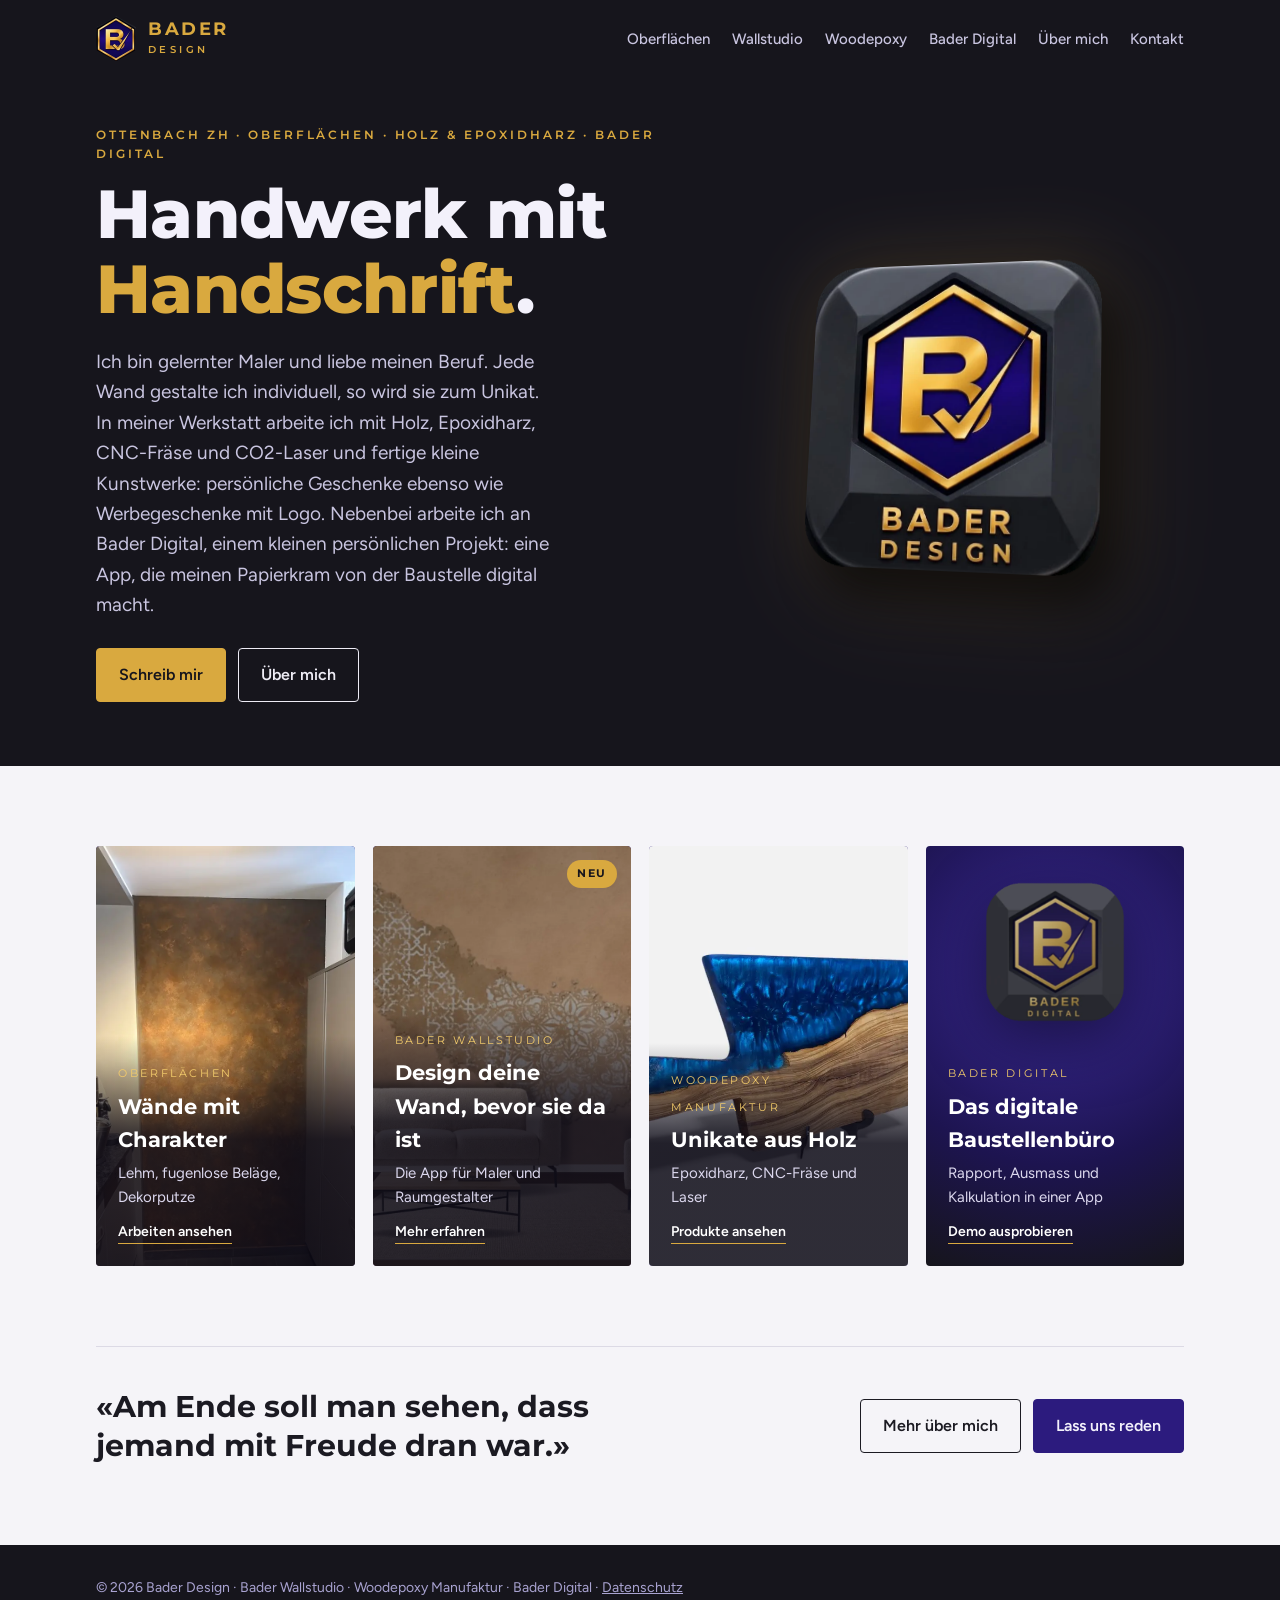
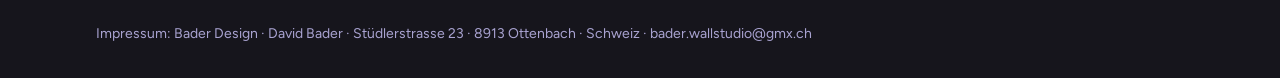
==== index.html @ 3fc663b8 "Add files via upload" ====
<!doctype html>
<html lang="de-CH">
<head>
<meta charset="utf-8">
<meta name="viewport" content="width=device-width, initial-scale=1, viewport-fit=cover">
<title>Bader Design · Maler, Oberflächen und Holz-Unikate in Ottenbach ZH</title>
<meta name="description" content="Bader Design in Ottenbach ZH: dekorative Oberflächen mit Lehm, Kalk und fugenlosen Belägen, Unikate aus Holz und Epoxidharz, die App Bader Wallstudio und Bader Digital.">
<link rel="icon" type="image/webp" href="logo-icon.webp">
<link rel="canonical" href="https://baderdesign.ch/">
<meta property="og:title" content="Bader Design">
<meta property="og:description" content="Bader Design in Ottenbach ZH: dekorative Oberflächen mit Lehm, Kalk und fugenlosen Belägen, Unikate aus Holz und Epoxidharz, die App Bader Wallstudio und Bader Digital.">
<meta property="og:image" content="https://baderdesign.ch/logo.webp">
<meta property="og:url" content="https://baderdesign.ch/">
<link rel="stylesheet" href="https://fonts.googleapis.com/css2?family=Archivo:wght@600;700;800&family=Montserrat:wght@500;600;700;800&family=Figtree:wght@400;500;600&family=JetBrains+Mono:wght@400;500&display=swap">
<link rel="stylesheet" href="style.css">
<style>:root{padding-top:env(safe-area-inset-top,0px);padding-bottom:env(safe-area-inset-bottom,0px)}body{margin:0}img{max-width:100%}[hidden]{display:none!important}</style>
</head>
<body><div class="band">
<nav><div class="wrap">
  <a class="brand" href="index.html" aria-label="Bader Design, Startseite">
    <img src="logo-icon.webp" alt="" width="40" height="45">
    <span><b>BADER</b><small>DESIGN</small></span>
  </a>
  <ul><li><a href="oberflaechen.html">Oberflächen</a></li><li><a href="wallstudio.html">Wallstudio</a></li><li><a href="woodepoxy.html">Woodepoxy</a></li><li><a href="digital.html">Bader Digital</a></li><li><a href="ueber-mich.html">Über mich</a></li><li><a href="kontakt.html">Kontakt</a></li></ul>
</div></nav>
<header class="hero home-hero"><div class="wrap">
  <div>
    <p class="label">Ottenbach ZH · Oberflächen · Holz &amp; Epoxidharz · Bader Digital</p>
    <h1>Handwerk mit <em>Handschrift</em>.</h1>
    <p class="lead">Ich bin gelernter Maler und liebe meinen Beruf. Jede Wand gestalte ich individuell, so wird sie zum Unikat. In meiner Werkstatt arbeite ich mit Holz, Epoxidharz, CNC-Fräse und CO2-Laser und fertige kleine Kunstwerke: persönliche Geschenke ebenso wie Werbegeschenke mit Logo. Nebenbei arbeite ich an Bader Digital, einem kleinen persönlichen Projekt: eine App, die meinen Papierkram von der Baustelle digital macht.</p>
    <div class="cta">
      <a class="btn gold" href="kontakt.html">Schreib mir</a>
      <a class="btn" href="ueber-mich.html" style="color:#EEECF5">Über mich</a>
    </div>
  </div>
  <div class="hexwrap">
    <img class="hex" src="logo.webp" alt="Bader Design Logo" width="520" height="540">
  </div>
</div></header>
</div>

<section><div class="wrap">
  <div class="tiles">
    <a class="tile" href="oberflaechen.html"><img src="bilder/ironic-kueche.webp" alt="" loading="lazy"><div class="tx"><span>Oberflächen</span><b>Wände mit Charakter</b><small>Lehm, fugenlose Beläge, Dekorputze</small><em>Arbeiten ansehen</em></div></a>
    <a class="tile wall" href="wallstudio.html"><img src="bilder/ws-titel.webp" alt="" loading="lazy"><span class="newbadge">Neu</span><div class="tx"><span>Bader Wallstudio</span><b>Design deine Wand, bevor sie da ist</b><small>Die App für Maler und Raumgestalter</small><em>Mehr erfahren</em></div></a>
    <a class="tile" href="woodepoxy.html"><img src="bilder/brett-blau.webp" alt="" loading="lazy"><div class="tx"><span>Woodepoxy Manufaktur</span><b>Unikate aus Holz</b><small>Epoxidharz, CNC-Fräse und Laser</small><em>Produkte ansehen</em></div></a>
    <a class="tile app" href="digital.html"><img class="appicon" src="bilder/digital-icon.webp" alt="" width="360" height="360"><div class="tx"><span>Bader Digital</span><b>Das digitale Baustellenbüro</b><small>Rapport, Ausmass und Kalkulation in einer App</small><em>Demo ausprobieren</em></div></a>
  </div>
</div></section>

<section style="padding-top:0"><div class="wrap">
  <div class="teaser">
    <blockquote>«Am Ende soll man sehen, dass jemand mit Freude dran war.»</blockquote>
    <div class="cta"><a class="btn line" href="ueber-mich.html">Mehr über mich</a><a class="btn solid" href="kontakt.html">Lass uns reden</a></div>
  </div>
</div></section>

<footer><div class="wrap">
  <p>© 2026 Bader Design · Bader Wallstudio · Woodepoxy Manufaktur · Bader Digital · <a href="datenschutz.html" style="color:inherit">Datenschutz</a></p>
  <p>Impressum: Bader Design · David Bader · Stüdlerstrasse 23 · 8913 Ottenbach · Schweiz · bader.wallstudio@gmx.ch</p>
</div></footer>
<script src="script.js"></script>

</body></html>
---- style.css ----
/* Layout: brand header in the logo's hexagon colours, then three business lines (Oberflächen, Woodepoxy, Bader Digital), contact composer */
:root{
  --bg:#F5F4F8; --surface:#FFFFFF; --ink:#1B1A22; --muted:#5D5A6B; --line:#DCDAE5;
  --violet:#2C1B7E; --violet-ink:#F3F1FB; --gold:#B7861F; --gold-bright:#D9A93F; --gold-soft:#F4EBD6;
  --night:#16151C; --resin:#14707A;
  --display:"Montserrat", "Avenir Next", system-ui, sans-serif;
  --body:"Figtree", "Segoe UI", system-ui, sans-serif;
  --mono:"JetBrains Mono", ui-monospace, Menlo, monospace;
}
@media (prefers-color-scheme: dark){:root:not([data-theme="light"]){
  --bg:#16151C; --surface:#1F1D28; --ink:#EEECF5; --muted:#A9A3D1; --line:#33303F;
  --violet:#2C1B7E; --violet-ink:#F3F1FB; --gold:#D9A93F; --gold-bright:#F2CB6B; --gold-soft:#2A2418;
  --night:#0F0E14; --resin:#3FB3BD; color-scheme:dark}}
:root[data-theme="dark"]{
  --bg:#16151C; --surface:#1F1D28; --ink:#EEECF5; --muted:#A9A3D1; --line:#33303F;
  --violet:#2C1B7E; --violet-ink:#F3F1FB; --gold:#D9A93F; --gold-bright:#F2CB6B; --gold-soft:#2A2418;
  --night:#0F0E14; --resin:#3FB3BD; color-scheme:dark}

*{box-sizing:border-box}
body{background:var(--bg);color:var(--ink);font-family:var(--body);font-size:17px;line-height:1.6}
.wrap{max-width:1120px;margin:0 auto;padding-left:max(16px,env(safe-area-inset-left,0px));padding-right:max(16px,env(safe-area-inset-right,0px))}
h1,h2,h3{font-family:var(--display);line-height:1.1;text-wrap:balance;margin:0;font-weight:700}
p{margin:0}
a{color:var(--gold)}
a:focus-visible,button:focus-visible,input:focus-visible,select:focus-visible,textarea:focus-visible{outline:3px solid var(--gold-bright);outline-offset:2px}
.label{font-family:var(--display);font-weight:600;font-size:12px;letter-spacing:.24em;text-transform:uppercase;color:var(--gold)}

/* brand band */
.band{background:var(--night);color:#EEECF5}
nav .wrap{display:flex;align-items:center;justify-content:space-between;gap:16px;padding-block:16px;flex-wrap:wrap}
.brand{display:flex;align-items:center;gap:12px;text-decoration:none;color:#D9A93F}
.brand img{width:40px;height:45px;flex:none;display:block}
.brand b{display:block;font-family:var(--display);font-weight:700;letter-spacing:.14em;font-size:18px;line-height:1}
.brand small{display:block;font-family:var(--display);font-weight:600;letter-spacing:.34em;font-size:10px;margin-top:4px}
nav ul{display:flex;gap:22px;list-style:none;margin:0;padding:0;flex-wrap:wrap}
nav ul a{color:#C9C5E0;text-decoration:none;font-weight:500;font-size:15px}
nav ul a:hover{color:#F2CB6B}

.hero .wrap{display:grid;grid-template-columns:1.1fr .9fr;gap:48px;align-items:center;padding-block:56px 72px}
.hero .label{color:#D9A93F}
.hero h1{font-size:clamp(38px,5.8vw,68px);letter-spacing:-.01em;margin-top:14px;color:#F3F1FB;font-weight:800}
.hero h1 em{font-style:normal;color:#D9A93F}
.hero p.lead{margin-top:20px;font-size:19px;color:#C9C5E0;max-width:38ch}
.cta{display:flex;gap:12px;flex-wrap:wrap;margin-top:28px}
.btn{display:inline-flex;align-items:center;gap:8px;padding:13px 22px;border-radius:4px;font-weight:600;font-size:16px;text-decoration:none;border:1.5px solid currentColor;color:inherit;background:transparent;cursor:pointer;font-family:var(--body)}
.btn.gold{background:#D9A93F;border-color:#D9A93F;color:#16151C}
.btn.solid{background:var(--violet);border-color:var(--violet);color:var(--violet-ink)}
.btn:hover{transform:translateY(-1px)}
.hex{max-width:100%;width:100%;height:auto;display:block;filter:drop-shadow(0 30px 40px rgba(0,0,0,.5))}
.hexwrap{max-width:420px;justify-self:center;width:100%}

.lines{display:grid;grid-template-columns:repeat(3,1fr);border-top:1px solid #2E2B3A}
.lines a{display:block;padding:20px 20px 22px;border-left:1px solid #2E2B3A;text-decoration:none;color:#EEECF5;min-width:0}
.lines a:first-child{border-left:0}
.lines a:hover{background:#1F1D28}
.lines span{font-family:var(--display);font-size:11px;letter-spacing:.24em;color:#D9A93F;text-transform:uppercase}
.lines b{display:block;font-family:var(--display);font-size:19px;margin-top:4px}
.lines small{color:#A9A3D1;font-size:14px}

section{padding-block:80px}
.head{display:flex;justify-content:space-between;align-items:end;gap:24px;flex-wrap:wrap;margin-bottom:32px}
.head h2{font-size:clamp(28px,3.8vw,44px);margin-top:8px}
.head p{color:var(--muted);max-width:46ch}

/* surfaces */
.surf{display:grid;grid-template-columns:repeat(3,1fr);gap:24px}
.surf > div{min-width:0}
.swatch{height:140px;border-radius:3px;margin-bottom:14px;max-width:100%}
.sw1{background:radial-gradient(circle at 30% 40%,#c9a985,transparent 60%),radial-gradient(circle at 70% 70%,#a98560,transparent 55%),#b8936b}
.sw2{background:radial-gradient(circle at 20% 30%,#f4f1ea,transparent 50%),radial-gradient(circle at 80% 60%,#d9d6cd,transparent 55%),#e8e5dc}
.sw3{background:linear-gradient(115deg,#8d8f8a,#a7a9a3 40%,#7d7f7a 70%,#9a9c96)}
.surf h3{font-size:20px;margin-bottom:6px}
.surf p{color:var(--muted);font-size:15px}

/* gallery */
.feature{display:grid;grid-template-columns:1fr 1fr;gap:32px;margin-bottom:40px;align-items:start}
.feature figure{margin:0;overflow:hidden;border-radius:3px;max-width:100%}
.feature img{width:100%;height:auto;display:block}
.f-main img{aspect-ratio:3/4;object-fit:cover}
.f-txt{display:grid;gap:14px;min-width:0}
.f-txt h3{font-size:clamp(24px,3vw,32px)}
.f-txt > p:not(.label){color:var(--muted)}
.f-facts{list-style:none;margin:0;padding:0;display:grid;gap:0}
.f-facts li{display:flex;justify-content:space-between;gap:12px;border-bottom:1px solid var(--line);padding-block:8px;flex-wrap:wrap}
.f-facts span{color:var(--muted);font-size:14px}
.f-facts b{font-size:15px}
.f-detail{position:relative}
.f-detail img{aspect-ratio:16/10;object-fit:cover}
.f-detail figcaption{position:absolute;left:10px;bottom:8px;font-size:12px;color:#fff;text-shadow:0 1px 3px rgba(0,0,0,.7)}
@media (max-width:860px){.feature{grid-template-columns:1fr}}
.gal{display:grid;grid-template-columns:repeat(auto-fill,minmax(280px,1fr));grid-auto-rows:380px;gap:16px}
.gal figure{margin:0;position:relative;overflow:hidden;border-radius:3px;background:var(--line);min-width:0}
.gal img{width:100%;height:100%;object-fit:cover;display:block;transition:transform .5s ease}
.gal figure:hover img{transform:scale(1.04)}
.gal figcaption{position:absolute;left:0;right:0;bottom:0;padding:22px 12px 10px;font-size:13px;font-weight:500;color:#fff;background:linear-gradient(transparent,rgba(10,8,20,.72))}
[data-cat].off{display:none!important}
.mats{display:grid;grid-template-columns:repeat(4,1fr);gap:14px;margin-bottom:12px}
.mat-btn{all:unset;box-sizing:border-box;cursor:pointer;display:flex;flex-direction:column;gap:6px;padding:16px;border:1.5px solid var(--line);border-radius:4px;background:var(--surface);min-width:0}
.mat-btn h3{font-size:18px}
.mat-btn p{color:var(--muted);font-size:14px;line-height:1.5}
.mat-btn em{font-style:normal;font-size:13px;font-weight:600;color:var(--gold);margin-top:auto}
.mat-btn:hover{border-color:var(--gold)}
.mat-btn.on{border-color:var(--violet);box-shadow:inset 0 0 0 1.5px var(--violet)}
.mat-btn.on em{color:var(--violet)}
:root[data-theme="dark"] .mat-btn.on{border-color:var(--gold-bright);box-shadow:inset 0 0 0 1.5px var(--gold-bright)}
@media (prefers-color-scheme: dark){:root:not([data-theme="light"]) .mat-btn.on{border-color:var(--gold-bright);box-shadow:inset 0 0 0 1.5px var(--gold-bright)}}
.mat-btn:focus-visible{outline:3px solid var(--gold-bright);outline-offset:2px}
.matcount{color:var(--muted);font-size:14px;margin:0 0 20px}
@media (max-width:860px){.mats{grid-template-columns:1fr 1fr}.gal{grid-auto-rows:300px}}
@media (max-width:480px){.mats{grid-template-columns:1fr}}
@media (prefers-reduced-motion:reduce){.gal img{transition:none}}

/* woodepoxy */
.wood{background:var(--surface);border-block:1px solid var(--line)}
.grid{display:grid;grid-template-columns:repeat(2,1fr);gap:24px}
.prod{background:var(--bg);border:1px solid var(--line);border-radius:4px;overflow:hidden;display:flex;flex-direction:column;min-width:0}
.prod canvas{width:100%;aspect-ratio:16/10;display:block;max-width:100%}
.prod .body{padding:22px;display:flex;flex-direction:column;gap:10px;flex:1}
.prod h3{font-size:21px}
.prod p{color:var(--muted);font-size:16px}
.specs{display:flex;flex-wrap:wrap;gap:6px}
.specs span{font-family:var(--mono);font-size:12px;padding:4px 8px;border:1px solid var(--line);border-radius:3px}
.prod .ask{margin-top:auto;padding-top:10px;display:flex;justify-content:space-between;align-items:center;gap:12px;flex-wrap:wrap}
.prod .ask small{color:var(--muted);font-size:14px}
.linkbtn{background:none;border:0;padding:0;font:600 15px var(--body);color:var(--gold);cursor:pointer;text-decoration:underline;text-underline-offset:3px}
.pgrid{display:grid;grid-template-columns:repeat(2,1fr);gap:24px}
.pcard{background:var(--bg);border:1px solid var(--line);border-radius:4px;overflow:hidden;display:flex;flex-direction:column;min-width:0}
.pcard.wide{grid-column:1/-1;flex-direction:row}
.pcard.wide .pmedia{flex:1.1}.pcard.wide .body{flex:1;justify-content:center}
.pmedia{position:relative;background:#fff;min-width:0}
.pimg img{width:100%;height:auto;aspect-ratio:4/5;object-fit:cover;display:block}
.pcard:not(.wide) .pimg img{aspect-ratio:5/4}
.pimg.hide{display:none}
.thumbs{position:absolute;left:12px;bottom:12px;display:flex;gap:6px}
.th{width:48px;height:48px;padding:0;border:2px solid transparent;border-radius:4px;overflow:hidden;cursor:pointer;background:#fff;box-shadow:0 2px 6px rgba(0,0,0,.2)}
.th img{width:100%;height:100%;object-fit:cover;display:block}
.th.on{border-color:var(--gold-bright)}
.pcard .body{padding:22px;display:flex;flex-direction:column;gap:10px;flex:1}
.pcard h3{font-size:21px}
.pcard p{color:var(--muted);font-size:16px}
.pcard .ask{margin-top:auto;padding-top:10px;display:flex;justify-content:space-between;align-items:center;gap:12px;flex-wrap:wrap}
.pcard .ask small{color:var(--muted);font-size:14px}
.pcard.wide .ask{margin-top:6px}
.pcard.wide .pimg img{aspect-ratio:4/3}
.also{margin-top:24px;color:var(--muted);font-size:15px;max-width:70ch}
@media (max-width:860px){.pgrid{grid-template-columns:1fr}.pcard.wide{flex-direction:column}}
.mat{display:grid;grid-template-columns:1fr 1fr;gap:24px;margin-top:40px}
.mat > div{border-top:1px solid var(--line);padding-top:18px;min-width:0}
.mat h3{font-size:18px;margin-bottom:6px}
.mat p{color:var(--muted);font-size:15px}
.code{font-family:var(--mono);background:var(--gold-soft);padding:2px 8px;border-radius:3px;color:var(--ink)}

/* bader digital */
.digital .wrap{display:grid;grid-template-columns:1fr 1fr;gap:56px;align-items:center}
.feat{display:grid;grid-template-columns:1fr 1fr;gap:18px 24px;margin-top:28px;list-style:none;padding:0}
.feat li{border-top:2px solid var(--violet);padding-top:10px;min-width:0}
.feat b{display:block;font-family:var(--display);font-size:16px}
.feat span{color:var(--muted);font-size:15px}
.phone{justify-self:center;width:300px;max-width:100%;border-radius:34px;background:var(--night);padding:12px;box-shadow:0 30px 60px -30px rgba(20,10,60,.55)}
.screen{border-radius:24px;background:#F5F4F8;color:#1B1A22;overflow:hidden;font-size:13px}
.scr-top{background:#2C1B7E;color:#F3F1FB;padding:18px 16px 14px}
.scr-top small{font-family:var(--display);letter-spacing:.2em;font-size:10px;color:#D9A93F}
.scr-top b{display:block;font-family:var(--display);font-size:17px;margin-top:2px}
.kw{display:flex;justify-content:space-between;margin-top:10px;font-family:var(--mono);font-size:11px;color:#C9C5E0}
.days{padding:10px 12px;display:grid;gap:6px}
.day{display:grid;grid-template-columns:34px 1fr auto;gap:8px;align-items:center;background:#fff;border:1px solid #E3E1EC;border-radius:8px;padding:8px 10px}
.day i{font-style:normal;font-family:var(--display);font-weight:700;font-size:12px;color:#5D5A6B}
.day span{min-width:0;overflow:hidden;text-overflow:ellipsis;white-space:nowrap}
.day em{font-style:normal;font-family:var(--mono);font-size:12px;font-variant-numeric:tabular-nums}
.pill{font-family:var(--display);font-size:10px;font-weight:700;padding:2px 7px;border-radius:99px;background:#F4EBD6;color:#7A5810}
.sum{display:flex;justify-content:space-between;padding:10px 14px 16px;font-family:var(--mono);font-size:12px;color:#5D5A6B}
.sum b{color:#1B1A22}
.fine{margin-top:20px;font-size:14px;color:var(--muted)}

/* app demo */
.demo{justify-self:center;display:grid;gap:12px;justify-items:center;width:100%;max-width:330px}
.demo-tag{font-family:var(--display);font-weight:700;font-size:12px;letter-spacing:.18em;text-transform:uppercase;color:var(--gold);margin:0}
.phone{width:100%}
.screen{min-height:560px;display:flex;flex-direction:column}
.dtabs{display:grid;grid-template-columns:repeat(3,1fr);background:#2C1B7E;padding:0 8px 8px;gap:4px}
.dtabs button{font:700 12px var(--display);letter-spacing:.04em;padding:8px 0;border-radius:99px;border:1.5px solid transparent;background:transparent;color:#C9C5E0;cursor:pointer}
.dtabs button[aria-selected="true"]{background:#D9A93F;color:#16151C}
.dview{display:flex;flex-direction:column;gap:8px;padding:10px 12px 14px;flex:1}
.dview[hidden]{display:none}
.days{padding:0}
.day button.x{border:0;background:none;color:#8a87a0;font-size:15px;cursor:pointer;padding:0 0 0 6px;line-height:1}
.day{grid-template-columns:30px 1fr auto auto}
.addrow{display:grid;grid-template-columns:62px 1fr 58px;gap:6px}
.screen input,.screen select{font:13px var(--body);padding:8px;border:1px solid #DCDAE5;border-radius:8px;background:#fff;color:#1B1A22;width:100%;min-width:0}
.screen input[type=number]{font-family:var(--mono);text-align:right}
.dbtn{font:700 13px var(--display);padding:10px;border-radius:12px;border:0;background:#2C1B7E;color:#F3D98F;box-shadow:inset 0 0 0 2px #D9A93F;cursor:pointer}
.sum{padding:4px 2px 0}
.s2{padding-top:0}
.fgrid{display:grid;grid-template-columns:repeat(3,1fr);gap:6px}
.fgrid label,.screen .chk{font:600 11px var(--body);color:#5D5A6B;display:grid;gap:3px}
.screen .chk{display:flex;align-items:center;gap:8px;font-size:13px;color:#1B1A22}
.screen .chk input{width:18px;height:18px;accent-color:#D9A93F}
.cnt{display:flex;justify-content:space-between;align-items:center;background:#fff;border:1px solid #E3E1EC;border-radius:10px;padding:6px 10px}
.cnt div{display:flex;align-items:center;gap:8px}
.cnt button{width:30px;height:30px;border-radius:99px;border:1.5px solid #D9A93F;background:#fff;color:#1B1A22;font-size:16px;cursor:pointer}
.cnt b{min-width:1.2em;text-align:center;font-family:var(--mono)}
.res{display:grid;grid-template-columns:1fr 1fr;gap:6px;background:#ECEAF4;border-radius:12px;padding:10px}
.res small{display:block;color:#5D5A6B;font-size:11px}
.res b{font-family:var(--mono);font-size:14px;font-variant-numeric:tabular-nums}
.res .neg{color:#B3261E}
.pos{display:grid;gap:6px}
.prow{background:#fff;border:1px solid #E3E1EC;border-radius:10px;padding:8px 10px;display:grid;gap:2px}
.prow span{font-size:12px;line-height:1.35}
.prow div{display:flex;justify-content:space-between;font-family:var(--mono);font-size:12px;color:#5D5A6B;font-variant-numeric:tabular-nums}
.prow div b{color:#1B1A22}
.ktot{background:linear-gradient(135deg,#2C1B7E,#1D1450);color:#fff;border-radius:14px;padding:10px 12px;box-shadow:inset 0 -3px 0 #D9A93F;display:grid;gap:4px}
.ktot div{display:flex;justify-content:space-between;font-size:13px}
.ktot b{font-family:var(--mono);font-variant-numeric:tabular-nums}
.ktot .g{border-top:1px solid #ffffff33;padding-top:6px;font-size:15px}
.ktot .g b{color:#F2CB6B;font-size:18px}
.kh{font-size:11px;color:#5D5A6B;margin:0}

.phone.shots{padding:10px;height:620px;max-height:80vh}
.shot-scroll{height:100%;overflow-y:auto;border-radius:24px;background:#eceff2;scrollbar-width:none}
.shot-scroll::-webkit-scrollbar{display:none}
.shot-scroll img{display:block;width:100%;height:auto}
.demo-note{font-size:13px;color:var(--muted);text-align:center;margin:0}

.testnote{margin-top:20px;padding:12px 14px;border-radius:4px;background:var(--gold-soft);border-left:3px solid var(--gold);font-size:14px;max-width:52ch}

/* about */
.about .wrap{display:grid;grid-template-columns:.8fr 1.2fr;gap:56px;align-items:start}
.about blockquote{margin:0;font-family:var(--display);font-weight:700;font-size:clamp(24px,3vw,34px);line-height:1.25;color:var(--violet);text-wrap:balance}
:root[data-theme="dark"] .about blockquote{color:var(--gold-bright)}
@media (prefers-color-scheme: dark){:root:not([data-theme="light"]) .about blockquote{color:var(--gold-bright)}}
.about .txt{display:grid;gap:16px;color:var(--muted);max-width:60ch}
.vals{display:grid;grid-template-columns:repeat(3,1fr);gap:20px;margin-top:12px;list-style:none;padding:0}
.vals li{border-top:2px solid var(--gold);padding-top:10px;min-width:0}
.vals b{display:block;font-family:var(--display);color:var(--ink);font-size:16px}
.vals span{font-size:15px}
@media (max-width:860px){.about .wrap{grid-template-columns:1fr;gap:28px}}
@media (max-width:480px){.vals{grid-template-columns:1fr}}

.about .wrap.about-more{display:block;padding-top:56px}
.am-grid{display:grid;grid-template-columns:1fr 1fr;gap:40px 48px}
.am-item{border-top:2px solid var(--gold);padding-top:16px;min-width:0;display:grid;gap:8px;align-content:start}
.am-item h3{font-size:22px}
.am-item > p:not(.label){color:var(--muted)}
.am-cta{margin-top:48px;padding:28px;border-radius:4px;background:var(--surface);border:1px solid var(--line);display:flex;justify-content:space-between;align-items:center;gap:20px;flex-wrap:wrap}
.am-cta > p{font-family:var(--display);font-weight:700;font-size:20px}
@media (max-width:860px){.am-grid{grid-template-columns:1fr;gap:28px}}

/* contact */
.contact .wrap{display:grid;grid-template-columns:.9fr 1.1fr;gap:48px}
form{background:var(--surface);border:1px solid var(--line);border-radius:4px;padding:24px;display:grid;gap:16px;min-width:0}
label{display:grid;gap:6px;font-weight:600;font-size:15px}
input,select,textarea{font:16px var(--body);padding:11px 12px;border:1px solid var(--line);border-radius:4px;background:var(--bg);color:var(--ink);width:100%}
textarea{min-height:110px;resize:vertical}
.row{display:grid;grid-template-columns:1fr 1fr;gap:16px}
.out{display:none;gap:12px}
.out.on{display:grid}
.out pre{white-space:pre-wrap;font:14px/1.5 var(--mono);background:var(--bg);border:1px solid var(--line);border-radius:4px;padding:12px;margin:0}
.status{font-size:14px;color:var(--muted);min-height:1.2em}
.direct{display:grid;gap:14px;margin-top:24px}
.direct div{display:flex;justify-content:space-between;gap:12px;border-bottom:1px solid var(--line);padding-bottom:12px;flex-wrap:wrap}
.direct span{color:var(--muted)}
.direct b{font-family:var(--mono);font-weight:500;user-select:all}

footer{background:var(--night);color:#A9A3D1;padding-block:32px;font-size:14px}
footer .wrap{display:flex;justify-content:space-between;gap:24px;flex-wrap:wrap}

@media (max-width:860px){
  .hero .wrap,.contact .wrap,.digital .wrap{grid-template-columns:1fr;gap:36px}
  .hero .hexwrap{max-width:280px}
  .grid,.mat,.surf{grid-template-columns:1fr}
  .lines{grid-template-columns:1fr}
  .lines a{border-left:0;border-top:1px solid #2E2B3A}
  .lines a:first-child{border-top:0}
}
@media (max-width:480px){.row,.feat{grid-template-columns:1fr}nav ul{gap:14px}}
@media (prefers-reduced-motion:reduce){.btn:hover{transform:none}}

/* multipage */
/* wallstudio */
.ws-hero{background:#0c0b09;color:#efe8da}
.ws-hero .wrap{display:grid;grid-template-columns:1fr 1.05fr;gap:48px;align-items:center;padding-block:56px 64px}
.ws-logo{width:84px;height:84px;border-radius:18px;filter:drop-shadow(0 10px 24px rgba(214,167,62,.25))}
.ws-kicker{font-family:"Archivo",var(--display);font-weight:700;font-size:12px;letter-spacing:.24em;text-transform:uppercase;color:#d6a73e;margin-top:18px}
.ws-hero h1{font-family:"Archivo",var(--display);font-weight:800;font-size:clamp(34px,5vw,58px);line-height:1.05;letter-spacing:-.01em;margin-top:10px;background:linear-gradient(90deg,#f6dc8a,#d6a73e 45%,#f6dc8a);-webkit-background-clip:text;background-clip:text;color:transparent}
.ws-slogan{font-family:"Archivo",var(--display);font-weight:600;color:#efe8da;margin-top:12px}
.ws-lead{color:#c9bfa9;margin-top:14px;max-width:46ch}
.ws-small{color:#8f8470;font-size:14px;margin-top:16px}
.ws-hero .btn.gold{background:linear-gradient(180deg,#f6dc8a,#d6a73e 55%,#a77a1c);border:0;color:#211a10}
.btn.ws-ghost{color:#efe8da;border-color:#6e5f44}
.ws-hero-img{margin:0}
.ws-hero-img img{width:100%;height:auto;border-radius:6px;display:block;box-shadow:0 30px 60px -20px rgba(0,0,0,.7),0 0 0 1px rgba(214,167,62,.25)}
.ws-hero-img figcaption{color:#8f8470;font-size:13px;margin-top:10px}
.ws-why{padding-block:48px}
.ws-3{display:grid;grid-template-columns:repeat(3,1fr);gap:24px}
.ws-4{display:grid;grid-template-columns:repeat(4,1fr);gap:20px}
.ws-3>div,.ws-4>div{border-top:2px solid #d6a73e;padding-top:14px;display:grid;gap:6px;align-content:start;min-width:0}
.ws-3 b,.ws-4 b{font-family:"Archivo",var(--display);font-size:18px}
.ws-3 span,.ws-4 span{color:var(--muted);font-size:15px}
.ws-3 a{color:var(--gold);font-weight:600}
.ws-h{font-family:"Archivo",var(--display);font-size:clamp(26px,3.4vw,38px);margin-top:8px}
.ws-feat{background:var(--surface);border-block:1px solid var(--line)}
.ws-grid{display:grid;grid-template-columns:repeat(2,1fr);gap:20px}
.ws-grid article{background:var(--bg);border:1px solid var(--line);border-radius:6px;padding:22px;min-width:0}
.ws-grid h4{font-family:"Archivo",var(--display);font-size:19px;margin:0 0 10px;color:var(--ink)}
.ws-grid ul,.ws-list{margin:0;padding-left:18px;color:var(--muted);display:grid;gap:6px;font-size:15px}
.ws-grid li::marker,.ws-list li::marker{color:#d6a73e}
.ws-gal{display:grid;grid-template-columns:repeat(3,1fr);gap:14px}
.ws-gal figure{margin:0;min-width:0}
.ws-gal img{width:100%;height:auto;aspect-ratio:3/2;object-fit:cover;border-radius:4px;display:block;border:1px solid var(--line)}
.ws-gal .big{grid-row:span 2}
.ws-gal .big img{aspect-ratio:auto;height:calc(100% - 28px);object-fit:cover}
.ws-gal figcaption{font-size:13px;color:var(--muted);margin-top:6px}
.ws-pdf{background:#fbf8f2;color:#211a10}
.ws-pdf .wrap{display:grid;grid-template-columns:1.1fr .9fr;gap:48px;align-items:center}
.ws-pdf .ws-p,.ws-pdf .ws-list{color:#6e5f44}
.ws-pdf .ws-p{margin:12px 0 16px;max-width:46ch}
.ws-pdf .label{color:#a77a1c}
.ws-pdf .btn.line{color:#211a10;border-color:#211a10}
.ws-paper{margin:0;justify-self:center;max-width:380px;width:100%}
.ws-paper img{width:100%;height:auto;display:block;box-shadow:0 24px 50px -20px rgba(33,26,16,.45);transform:rotate(2deg)}
.ws-small2{color:var(--muted);font-size:14px;margin-top:20px}
.ws-price{background:#0c0b09;color:#efe8da}
.ws-price .head p{color:#c9bfa9}
.ws-price .label{color:#d6a73e}
.ws-price .btn.gold{background:linear-gradient(180deg,#f6dc8a,#d6a73e 55%,#a77a1c);border:0;color:#211a10}
.ws-plans{display:grid;grid-template-columns:repeat(2,minmax(0,340px));gap:20px;justify-content:center}
.plan{border:1px solid #3a3326;border-radius:8px;padding:26px;display:grid;gap:8px;background:#15130f}
.plan.main{border-color:#d6a73e;box-shadow:0 0 0 1px #d6a73e inset,0 20px 40px -20px rgba(214,167,62,.35)}
.pl-name{font-family:"Archivo",var(--display);font-weight:700;font-size:13px;letter-spacing:.16em;text-transform:uppercase;color:#d6a73e}
.pl-price{display:flex;align-items:baseline;gap:8px}
.pl-price b{font-family:"Archivo",var(--display);font-size:40px;font-variant-numeric:tabular-nums}
.pl-price small{color:#8f8470}
.plan p{color:#c9bfa9;font-size:15px}
.pl-tag{font-size:13px!important;color:#f6dc8a!important}
.ws-legal{color:#8f8470;font-size:13px;text-align:center;margin-top:18px}
@media (max-width:860px){.ws-hero .wrap,.ws-pdf .wrap{grid-template-columns:1fr;gap:32px}.ws-3,.ws-grid{grid-template-columns:1fr}.ws-4{grid-template-columns:1fr 1fr}.ws-gal{grid-template-columns:1fr 1fr}.ws-gal .big{grid-column:1/-1;grid-row:auto}.ws-gal .big img{height:auto}.ws-plans{grid-template-columns:1fr}}
@media (max-width:480px){.ws-4{grid-template-columns:1fr}.ws-gal{gap:10px}.ws-gal figcaption{font-size:12px}}

.newbadge{position:absolute;top:14px;right:14px;z-index:1;font-family:var(--display);font-weight:700;font-size:11px;letter-spacing:.14em;text-transform:uppercase;padding:5px 10px;border-radius:99px;background:#D9A93F;color:#16151C}
.wall-sec .wrap{display:grid;grid-template-columns:1fr 1fr;gap:56px;align-items:center}
.wall-sec h1{font-size:clamp(30px,4vw,46px);letter-spacing:-.02em;margin-top:8px}
.wall-sec .intro{color:var(--muted);margin-top:16px;max-width:48ch}
.screenframe{border-radius:14px;background:#16151C;padding:10px 10px 12px;box-shadow:0 30px 60px -30px rgba(20,10,60,.55);max-width:100%}
.screenframe .bar{display:flex;gap:6px;padding:4px 6px 10px}
.screenframe .bar i{width:10px;height:10px;border-radius:50%;background:#3A3846}
.screenframe .bar i:first-child{background:#D9A93F}
.screenframe img{display:block;width:100%;height:auto;aspect-ratio:4/3;object-fit:cover;border-radius:8px}
.screenframe figcaption{color:#A9A3D1;font-size:13px;text-align:center;padding-top:10px}
.howto{list-style:none;padding:0;margin:28px 0 0;display:grid;gap:14px;counter-reset:h}
.howto li{display:grid;grid-template-columns:34px 1fr;gap:12px;align-items:start;counter-increment:h}
.howto li::before{content:counter(h);display:grid;place-items:center;width:34px;height:34px;border-radius:50%;background:var(--violet);color:#F3D98F;font-family:var(--display);font-weight:700;font-size:14px}
.howto b{display:block;font-family:var(--display)}
.howto span{color:var(--muted);font-size:15px}
.wall-more{padding-top:0}
@media (max-width:860px){.wall-sec .wrap{grid-template-columns:1fr;gap:32px}}

.legal .wrap{max-width:760px}
.legal h1{font-size:clamp(30px,4vw,44px);margin:8px 0 4px}
.legal .meta{color:var(--muted);font-size:14px;margin-bottom:24px}
.legal h3{font-size:19px;margin:28px 0 8px}
.legal p{color:var(--muted);line-height:1.7}

/* logo 3d */
.home-hero .hexwrap{max-width:300px;justify-self:center;perspective:900px}
.home-hero .hex{transform:rotateY(-14deg) rotateX(8deg);transform-style:preserve-3d;filter:drop-shadow(18px 28px 22px rgba(0,0,0,.6)) drop-shadow(0 0 40px rgba(217,169,63,.18));animation:hexfloat 6s ease-in-out infinite;transition:transform .6s ease}
.home-hero .hexwrap:hover .hex{transform:rotateY(0) rotateX(0)}
@keyframes hexfloat{0%,100%{translate:0 0}50%{translate:0 -10px}}
@media (max-width:860px){.home-hero .hexwrap{max-width:190px}}
@media (prefers-reduced-motion:reduce){.home-hero .hex{animation:none}}

.head h1{font-size:clamp(30px,4vw,46px);letter-spacing:-.02em;margin-top:8px}
nav ul a[aria-current="page"]{color:#F2CB6B}
.pagehead{padding-block:40px 8px}
.home-hero .wrap{padding-block:48px 64px}
.tiles{display:grid;grid-template-columns:repeat(4,1fr);gap:18px}
.tile{position:relative;display:flex;flex-direction:column;justify-content:flex-end;min-height:420px;border-radius:4px;overflow:hidden;text-decoration:none;color:#fff;background:#2C1B7E;min-width:0}
.tile img{position:absolute;inset:0;width:100%;height:100%;object-fit:cover;transition:transform .6s ease}
.tile:hover img{transform:scale(1.04)}
.tile .tx{position:relative;padding:22px;background:linear-gradient(transparent,rgba(12,10,22,.85) 45%)}
.tile .tx span{font-family:var(--display);font-size:11px;letter-spacing:.24em;text-transform:uppercase;color:#F2CB6B}
.tile .tx b{display:block;font-family:var(--display);font-size:24px;margin-top:4px}
.tile .tx small{display:block;color:#DCD8EE;font-size:15px;margin-top:4px}
.tile .tx em{display:inline-block;margin-top:12px;font-style:normal;font-weight:600;font-size:14px;border-bottom:1.5px solid #D9A93F}
.tile.app{background:radial-gradient(circle at 50% 30%,#3B2A9A,#1D1450 60%,#16151C)}
.tile.app .tx{background:none}
.tile img.appicon{position:absolute;inset:auto;top:36px;left:50%;width:140px;height:140px;transform:translateX(-50%);object-fit:contain;filter:drop-shadow(0 18px 30px rgba(0,0,0,.5))}
.tile:hover img.appicon{transform:translateX(-50%) scale(1.04)}
/*mini*/.tile.app .x{position:absolute;top:28px;left:50%;transform:translateX(-50%);width:130px;height:220px;border-radius:22px;background:#16151C;padding:7px;box-shadow:0 20px 40px rgba(0,0,0,.4)}
.tile.app .mini i{display:block;height:100%;border-radius:16px;background:linear-gradient(#2C1B7E 0 28%,#F5F4F8 28%);position:relative}
.tile.app .mini i::after{content:"";position:absolute;left:10px;right:10px;top:38%;height:52%;background:repeating-linear-gradient(#fff 0 14px,transparent 14px 20px);border-radius:4px}
.teaser{display:grid;grid-template-columns:1fr auto;gap:32px;align-items:center;border-top:1px solid var(--line);padding-top:40px}
.teaser blockquote{margin:0;font-family:var(--display);font-weight:700;font-size:clamp(22px,2.6vw,30px);line-height:1.3;max-width:34ch;text-wrap:balance}
.teaser .cta{margin-top:0}
.btn.line{color:var(--ink);border-color:var(--ink)}
.tile .tx b{font-size:21px}
@media (max-width:1000px){.tiles{grid-template-columns:1fr 1fr}}
@media (max-width:600px){.tiles{grid-template-columns:1fr}}
@media (max-width:860px){.tile{min-height:300px}.teaser{grid-template-columns:1fr}}
@media (prefers-reduced-motion:reduce){.tile img{transition:none}}
.phone.live{padding:10px;height:620px;max-height:80vh}
.phone.live iframe{display:block;width:100%;height:100%;border:0;border-radius:24px;background:#eceff2}
.demo-note{font-size:13px;color:var(--muted);text-align:center;margin:0}
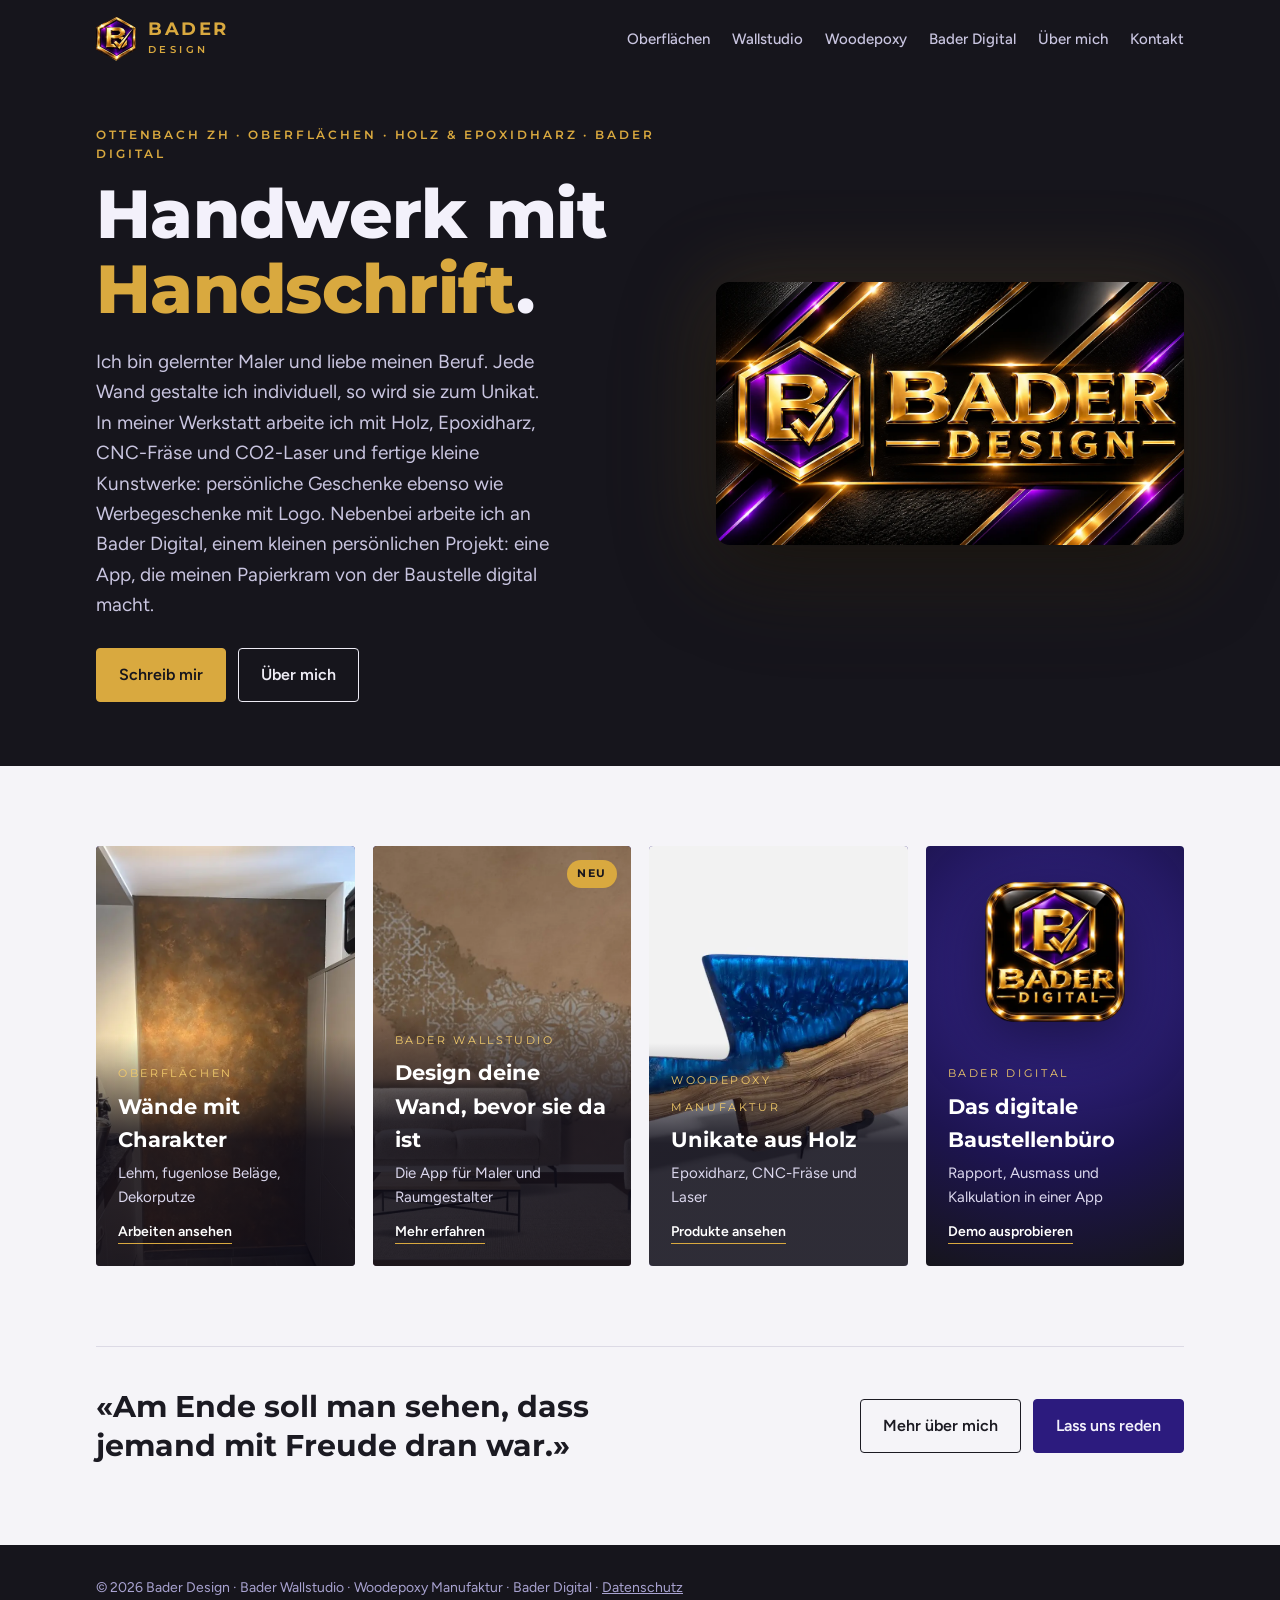
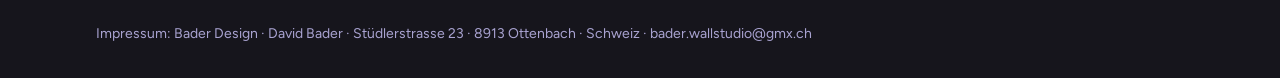
==== commit 9ce8a250: "Add files via upload" ====
--- a/index.html
+++ b/index.html
@@ -34,7 +34,7 @@
     </div>
   </div>
   <div class="hexwrap">
-    <img class="hex" src="logo.webp" alt="Bader Design Logo" width="520" height="540">
+    <img class="hex" src="logo.webp" alt="Bader Design Logo" width="1200" height="675">
   </div>
 </div></header>
 </div>
--- a/style.css
+++ b/style.css
@@ -401,3 +401,9 @@
 .phone.live{padding:10px;height:620px;max-height:80vh}
 .phone.live iframe{display:block;width:100%;height:100%;border:0;border-radius:24px;background:#eceff2}
 .demo-note{font-size:13px;color:var(--muted);text-align:center;margin:0}
+
+/* Neues Bader-Design-Logo (Querformat) unverändert zeigen */
+.home-hero .hexwrap{max-width:560px;perspective:none}
+.home-hero .hex{transform:none;animation:none;border-radius:14px;filter:drop-shadow(0 24px 40px rgba(0,0,0,.55)) drop-shadow(0 0 40px rgba(217,169,63,.18))}
+.home-hero .hexwrap:hover .hex{transform:none}
+@media (max-width:860px){.home-hero .hexwrap{max-width:100%}}
